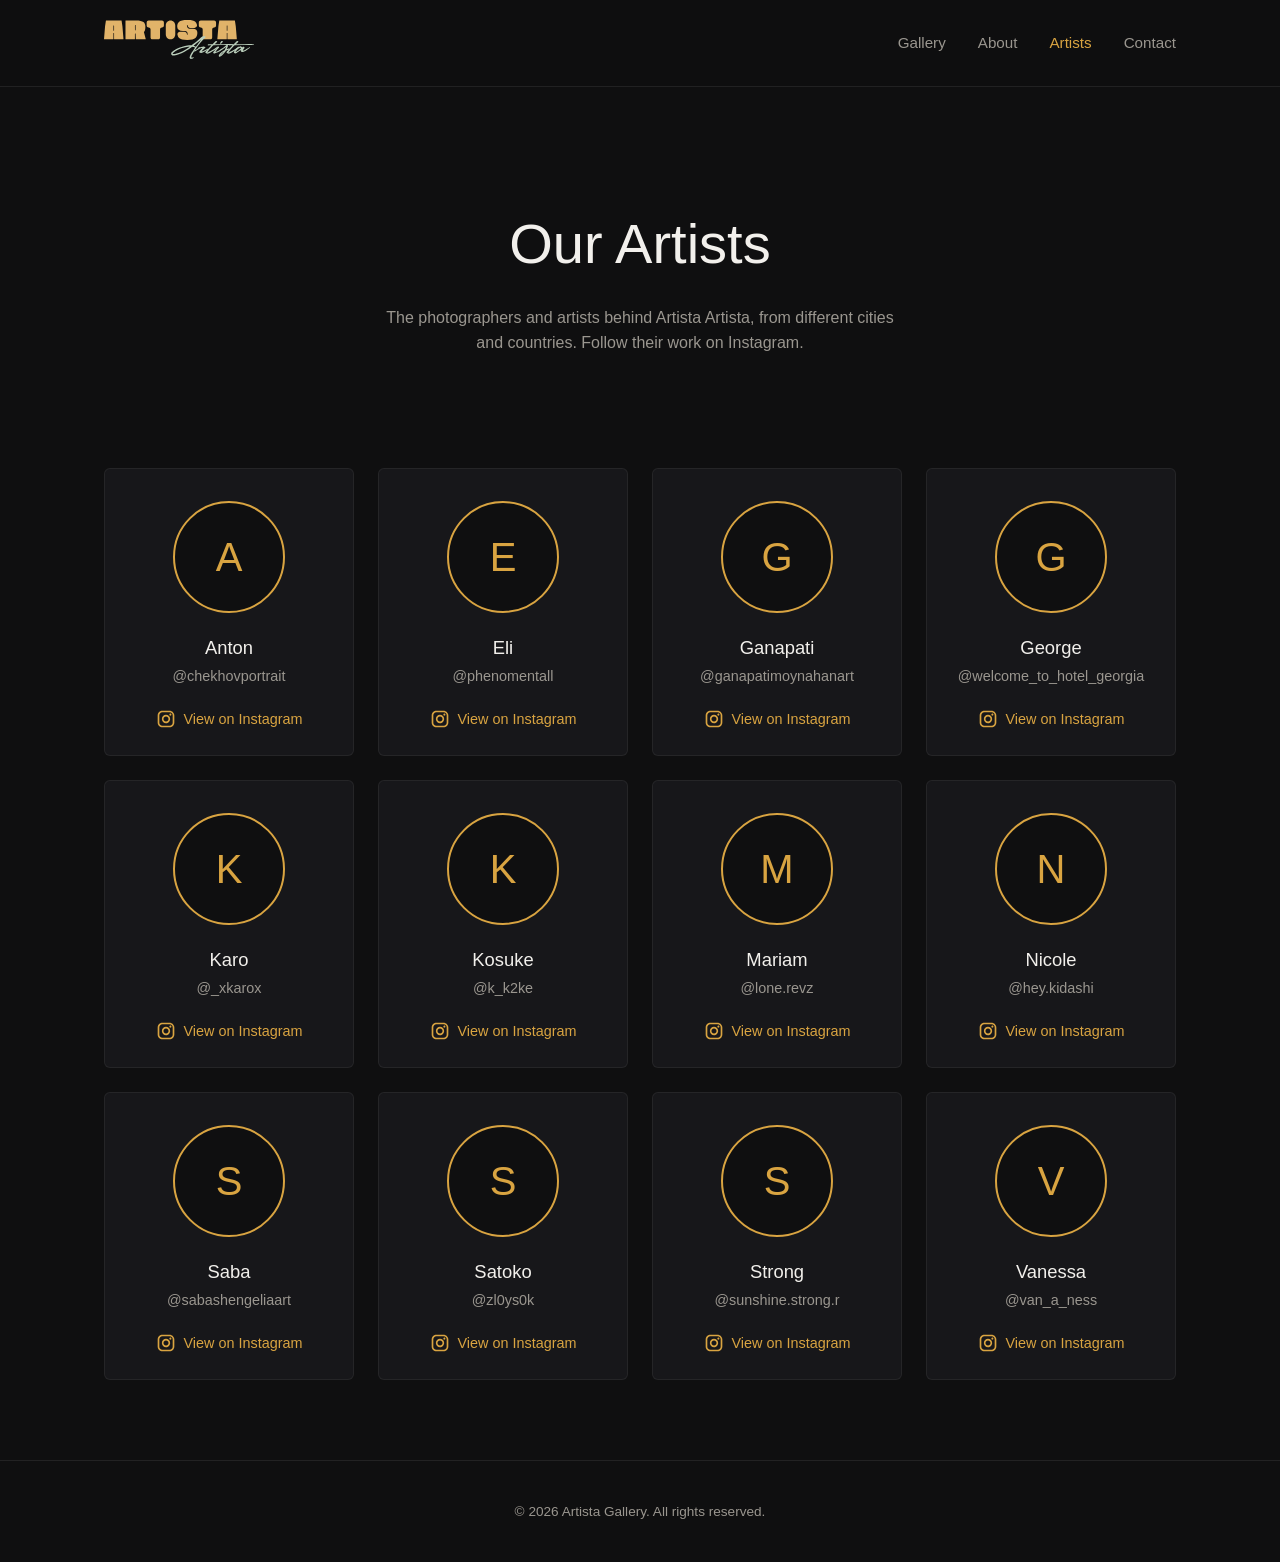
==== artists/index.html @ d1c2c8fc "Add artists subpage with Instagram links New /artists/ page with one card per artist (name, Instagra" ====
<!DOCTYPE html>
<html lang="en">
<head>
<meta charset="UTF-8">
<meta name="viewport" content="width=device-width, initial-scale=1.0">
<title>Our Artists — Artista Artista</title>
<meta name="description" content="The photographers and artists behind Artista Artista. Follow their work on Instagram.">
<link rel="stylesheet" href="../css/style.css">
<link rel="icon" type="image/x-icon" href="../src/Favicon-artista-artista.svg">
</head>
<body>

<!-- Instagram icon, defined once and reused by every card -->
<svg width="0" height="0" style="position:absolute" aria-hidden="true" focusable="false">
  <symbol id="icon-instagram" viewBox="0 0 48 48">
    <path d="M15.6 4H32.4C38.8 4 44 9.2 44 15.6V32.4C44 35.4765 42.7779 38.427 40.6024 40.6024C38.427 42.7779 35.4765 44 32.4 44H15.6C9.2 44 4 38.8 4 32.4V15.6C4 12.5235 5.22214 9.57298 7.39756 7.39756C9.57298 5.22214 12.5235 4 15.6 4ZM15.2 8C13.2904 8 11.4591 8.75857 10.1088 10.1088C8.75857 11.4591 8 13.2904 8 15.2V32.8C8 36.78 11.22 40 15.2 40H32.8C34.7096 40 36.5409 39.2414 37.8912 37.8912C39.2414 36.5409 40 34.7096 40 32.8V15.2C40 11.22 36.78 8 32.8 8H15.2ZM34.5 11C35.163 11 35.7989 11.2634 36.2678 11.7322C36.7366 12.2011 37 12.837 37 13.5C37 14.163 36.7366 14.7989 36.2678 15.2678C35.7989 15.7366 35.163 16 34.5 16C33.837 16 33.2011 15.7366 32.7322 15.2678C32.2634 14.7989 32 14.163 32 13.5C32 12.837 32.2634 12.2011 32.7322 11.7322C33.2011 11.2634 33.837 11 34.5 11ZM24 14C26.6522 14 29.1957 15.0536 31.0711 16.9289C32.9464 18.8043 34 21.3478 34 24C34 26.6522 32.9464 29.1957 31.0711 31.0711C29.1957 32.9464 26.6522 34 24 34C21.3478 34 18.8043 32.9464 16.9289 31.0711C15.0536 29.1957 14 26.6522 14 24C14 21.3478 15.0536 18.8043 16.9289 16.9289C18.8043 15.0536 21.3478 14 24 14ZM24 18C22.4087 18 20.8826 18.6321 19.7574 19.7574C18.6321 20.8826 18 22.4087 18 24C18 25.5913 18.6321 27.1174 19.7574 28.2426C20.8826 29.3679 22.4087 30 24 30C25.5913 30 27.1174 29.3679 28.2426 28.2426C29.3679 27.1174 30 25.5913 30 24C30 22.4087 29.3679 20.8826 28.2426 19.7574C27.1174 18.6321 25.5913 18 24 18Z"/>
  </symbol>
</svg>

<header class="site-header">
  <nav class="nav">
    <div>
      <a href="../" class="logo" style="display: inline-block; line-height: 0;">
        <img src="../Logo-website-artista-artista-yellow.svg" alt="Artista Artista" style="width: 100%; max-width: 150px; height: auto; display: block;" />
      </a>
    </div>
    <ul class="nav-links">
      <li><a href="../#gallery">Gallery</a></li>
      <li><a href="../#about">About</a></li>
      <li><a href="./" class="active" aria-current="page">Artists</a></li>
      <li><a href="https://www.instagram.com/hey.kidashi/">Contact</a></li>
    </ul>
    <button class="nav-toggle" aria-label="Toggle menu">&#9776;</button>
  </nav>
</header>

<section class="hero">
  <h1>Our Artists</h1>
  <p>The photographers and artists behind Artista Artista, from different cities and countries. Follow their work on Instagram.</p>
</section>

<main>
  <section class="artists-section" aria-label="Artists">
    <div class="artist-grid">

      <a class="artist-card" href="https://www.instagram.com/chekhovportrait/" target="_blank" rel="noopener" aria-label="Anton on Instagram (opens in a new tab)">
        <div class="artist-avatar" aria-hidden="true"><span>A</span></div>
        <h2>Anton</h2>
        <p class="artist-handle">@chekhovportrait</p>
        <span class="artist-cta"><svg aria-hidden="true"><use href="#icon-instagram"/></svg>View on Instagram</span>
      </a>

      <a class="artist-card" href="https://www.instagram.com/phenomentall/" target="_blank" rel="noopener" aria-label="Eli on Instagram (opens in a new tab)">
        <div class="artist-avatar" aria-hidden="true"><span>E</span></div>
        <h2>Eli</h2>
        <p class="artist-handle">@phenomentall</p>
        <span class="artist-cta"><svg aria-hidden="true"><use href="#icon-instagram"/></svg>View on Instagram</span>
      </a>

      <a class="artist-card" href="https://www.instagram.com/ganapatimoynahanart/" target="_blank" rel="noopener" aria-label="Ganapati on Instagram (opens in a new tab)">
        <div class="artist-avatar" aria-hidden="true"><span>G</span></div>
        <h2>Ganapati</h2>
        <p class="artist-handle">@ganapatimoynahanart</p>
        <span class="artist-cta"><svg aria-hidden="true"><use href="#icon-instagram"/></svg>View on Instagram</span>
      </a>

      <a class="artist-card" href="https://www.instagram.com/welcome_to_hotel_georgia/" target="_blank" rel="noopener" aria-label="George on Instagram (opens in a new tab)">
        <div class="artist-avatar" aria-hidden="true"><span>G</span></div>
        <h2>George</h2>
        <p class="artist-handle">@welcome_to_hotel_georgia</p>
        <span class="artist-cta"><svg aria-hidden="true"><use href="#icon-instagram"/></svg>View on Instagram</span>
      </a>

      <a class="artist-card" href="https://www.instagram.com/_xkarox/" target="_blank" rel="noopener" aria-label="Karo on Instagram (opens in a new tab)">
        <div class="artist-avatar" aria-hidden="true"><span>K</span></div>
        <h2>Karo</h2>
        <p class="artist-handle">@_xkarox</p>
        <span class="artist-cta"><svg aria-hidden="true"><use href="#icon-instagram"/></svg>View on Instagram</span>
      </a>

      <a class="artist-card" href="https://www.instagram.com/k_k2ke/" target="_blank" rel="noopener" aria-label="Kosuke on Instagram (opens in a new tab)">
        <div class="artist-avatar" aria-hidden="true"><span>K</span></div>
        <h2>Kosuke</h2>
        <p class="artist-handle">@k_k2ke</p>
        <span class="artist-cta"><svg aria-hidden="true"><use href="#icon-instagram"/></svg>View on Instagram</span>
      </a>

      <a class="artist-card" href="https://www.instagram.com/lone.revz/" target="_blank" rel="noopener" aria-label="Mariam on Instagram (opens in a new tab)">
        <div class="artist-avatar" aria-hidden="true"><span>M</span></div>
        <h2>Mariam</h2>
        <p class="artist-handle">@lone.revz</p>
        <span class="artist-cta"><svg aria-hidden="true"><use href="#icon-instagram"/></svg>View on Instagram</span>
      </a>

      <a class="artist-card" href="https://www.instagram.com/hey.kidashi/" target="_blank" rel="noopener" aria-label="Nicole on Instagram (opens in a new tab)">
        <div class="artist-avatar" aria-hidden="true"><span>N</span></div>
        <h2>Nicole</h2>
        <p class="artist-handle">@hey.kidashi</p>
        <span class="artist-cta"><svg aria-hidden="true"><use href="#icon-instagram"/></svg>View on Instagram</span>
      </a>

      <a class="artist-card" href="https://www.instagram.com/sabashengeliaart/" target="_blank" rel="noopener" aria-label="Saba on Instagram (opens in a new tab)">
        <div class="artist-avatar" aria-hidden="true"><span>S</span></div>
        <h2>Saba</h2>
        <p class="artist-handle">@sabashengeliaart</p>
        <span class="artist-cta"><svg aria-hidden="true"><use href="#icon-instagram"/></svg>View on Instagram</span>
      </a>

      <a class="artist-card" href="https://www.instagram.com/zl0ys0k/" target="_blank" rel="noopener" aria-label="Satoko on Instagram (opens in a new tab)">
        <div class="artist-avatar" aria-hidden="true"><span>S</span></div>
        <h2>Satoko</h2>
        <p class="artist-handle">@zl0ys0k</p>
        <span class="artist-cta"><svg aria-hidden="true"><use href="#icon-instagram"/></svg>View on Instagram</span>
      </a>

      <a class="artist-card" href="https://www.instagram.com/sunshine.strong.r/" target="_blank" rel="noopener" aria-label="Strong on Instagram (opens in a new tab)">
        <div class="artist-avatar" aria-hidden="true"><span>S</span></div>
        <h2>Strong</h2>
        <p class="artist-handle">@sunshine.strong.r</p>
        <span class="artist-cta"><svg aria-hidden="true"><use href="#icon-instagram"/></svg>View on Instagram</span>
      </a>

      <a class="artist-card" href="https://www.instagram.com/van_a_ness/" target="_blank" rel="noopener" aria-label="Vanessa on Instagram (opens in a new tab)">
        <div class="artist-avatar" aria-hidden="true"><span>V</span></div>
        <h2>Vanessa</h2>
        <p class="artist-handle">@van_a_ness</p>
        <span class="artist-cta"><svg aria-hidden="true"><use href="#icon-instagram"/></svg>View on Instagram</span>
      </a>

    </div>
  </section>
</main>

<footer class="site-footer">
  <p>&copy; <span id="year"></span> Artista Gallery. All rights reserved.</p>
</footer>
<script src="../js/artists.js"></script>
</body>
</html>
---- css/style.css ----
:root {
  --bg: #0f0f10;
  --bg-alt: #17171a;
  --fg: #f2f0ec;
  --muted: #9a968f;
  --accent: #d9a441;
  --radius: 6px;
  --max-width: 1120px;
}

* { box-sizing: border-box; margin: 0; padding: 0; }

body {
  font-family: "Helvetica Neue", Arial, sans-serif;
  background: var(--bg);
  color: var(--fg);
  line-height: 1.6;
}

a { color: inherit; text-decoration: none; }

.site-header {
  position: sticky;
  top: 0;
  background: rgba(15, 15, 16, 0.9);
  backdrop-filter: blur(6px);
  z-index: 10;
  border-bottom: 1px solid rgba(255,255,255,0.08);
}

.nav {
  max-width: var(--max-width);
  margin: 0 auto;
  display: flex;
  align-items: center;
  justify-content: space-between;
  padding: 1.25rem 1.5rem;
}

.logo {
  font-size: 1.25rem;
  font-weight: 700;
  letter-spacing: 0.15em;
}

.nav-links {
  display: flex;
  gap: 2rem;
  list-style: none;
}

.nav-links a {
  color: var(--muted);
  font-size: 0.95rem;
  transition: color 0.2s;
}

.nav-links a:hover,
.nav-links a.active { color: var(--accent); }

.nav-toggle {
  display: none;
  background: none;
  border: none;
  color: var(--fg);
  font-size: 1.5rem;
  cursor: pointer;
}

.hero {
  max-width: var(--max-width);
  margin: 0 auto;
  padding: 7rem 1.5rem 5rem;
  text-align: center;
}

.hero h1 {
  font-size: clamp(2rem, 5vw, 3.5rem);
  font-weight: 300;
  margin-bottom: 1rem;
}

.hero p {
  color: var(--muted);
  max-width: 32rem;
  margin: 0 auto 2rem;
}

.btn {
  display: inline-block;
  padding: 0.85rem 2rem;
  border: 1px solid var(--accent);
  border-radius: var(--radius);
  color: var(--accent);
  transition: background 0.2s, color 0.2s;
}

.btn:hover {
  background: var(--accent);
  color: var(--bg);
}

main { max-width: var(--max-width); margin: 0 auto; padding: 0 1.5rem; }

.gallery-section, .about-section, .contact-section {
  padding: 5rem 0;
  border-top: 1px solid rgba(255,255,255,0.08);
}

.gallery-section h2, .about-section h2, .contact-section h2 {
  font-weight: 300;
  font-size: 2rem;
  margin-bottom: 2.5rem;
}

.gallery-grid {
  display: grid;
  grid-template-columns: repeat(auto-fill, minmax(260px, 1fr));
  gap: 1.5rem;
}

.artwork-card {
  background: var(--bg-alt);
  border-radius: var(--radius);
  overflow: hidden;
  border: 1px solid rgba(255,255,255,0.06);
  transition: transform 0.25s ease;
}

.artwork-card:hover { transform: translateY(-4px); }

.artwork-image {
  aspect-ratio: 4 / 5;
  width: 100%;
  background-size: cover;
  background-position: center;
}

.artwork-info { padding: 1rem 1.25rem; }

.artwork-info h3 { font-size: 1.05rem; font-weight: 500; }

.artwork-info p { color: var(--muted); font-size: 0.9rem; margin-top: 0.25rem; }

.about-section p {
  max-width: 42rem;
  color: var(--muted);
}

.artists-section { padding: 0 0 5rem; }

.artist-grid {
  display: grid;
  grid-template-columns: repeat(auto-fill, minmax(220px, 1fr));
  gap: 1.5rem;
}

.artist-card {
  display: flex;
  flex-direction: column;
  align-items: center;
  text-align: center;
  padding: 2rem 1.25rem 1.5rem;
  background: var(--bg-alt);
  border: 1px solid rgba(255,255,255,0.06);
  border-radius: var(--radius);
  transition: transform 0.25s ease, border-color 0.2s;
}

.artist-card:hover,
.artist-card:focus-visible {
  transform: translateY(-4px);
  border-color: var(--accent);
}

.artist-card:focus-visible { outline: 2px solid var(--accent); outline-offset: 2px; }

.artist-avatar {
  width: 112px;
  height: 112px;
  margin-bottom: 1.25rem;
  border-radius: 50%;
  border: 2px solid var(--accent);
  overflow: hidden;
  display: flex;
  align-items: center;
  justify-content: center;
  background: var(--bg);
}

.artist-avatar img { width: 100%; height: 100%; object-fit: cover; display: block; }

.artist-avatar span { font-size: 2.5rem; font-weight: 300; color: var(--accent); }

.artist-card h2 { font-size: 1.15rem; font-weight: 500; }

.artist-handle {
  color: var(--muted);
  font-size: 0.9rem;
  margin-top: 0.15rem;
  overflow-wrap: anywhere;
}

.artist-bio {
  color: var(--muted);
  font-size: 0.9rem;
  margin-top: 0.75rem;
}

.artist-cta {
  display: inline-flex;
  align-items: center;
  gap: 0.5rem;
  margin-top: auto;
  padding-top: 1.25rem;
  color: var(--accent);
  font-size: 0.9rem;
}

.artist-cta svg { width: 1.25rem; height: 1.25rem; fill: currentColor; flex-shrink: 0; }

.contact-form {
  display: flex;
  flex-direction: column;
  gap: 1rem;
  max-width: 32rem;
}

.contact-form input,
.contact-form textarea {
  background: var(--bg-alt);
  border: 1px solid rgba(255,255,255,0.12);
  border-radius: var(--radius);
  padding: 0.85rem 1rem;
  color: var(--fg);
  font-family: inherit;
  font-size: 0.95rem;
}

.contact-form input:focus,
.contact-form textarea:focus {
  outline: none;
  border-color: var(--accent);
}

.contact-form .btn {
  align-self: flex-start;
  cursor: pointer;
  background: none;
  font-family: inherit;
  font-size: 0.95rem;
}

.form-note { margin-top: 1rem; color: var(--accent); font-size: 0.9rem; }

.site-footer {
  text-align: center;
  padding: 2.5rem 1.5rem;
  color: var(--muted);
  font-size: 0.85rem;
  border-top: 1px solid rgba(255,255,255,0.08);
}

@media (max-width: 720px) {
  .nav-links {
    position: absolute;
    top: 100%;
    left: 0;
    right: 0;
    flex-direction: column;
    background: var(--bg);
    padding: 1.5rem;
    display: none;
    border-bottom: 1px solid rgba(255,255,255,0.08);
  }
  .nav-links.open { display: flex; }
  .nav-toggle { display: block; }
}
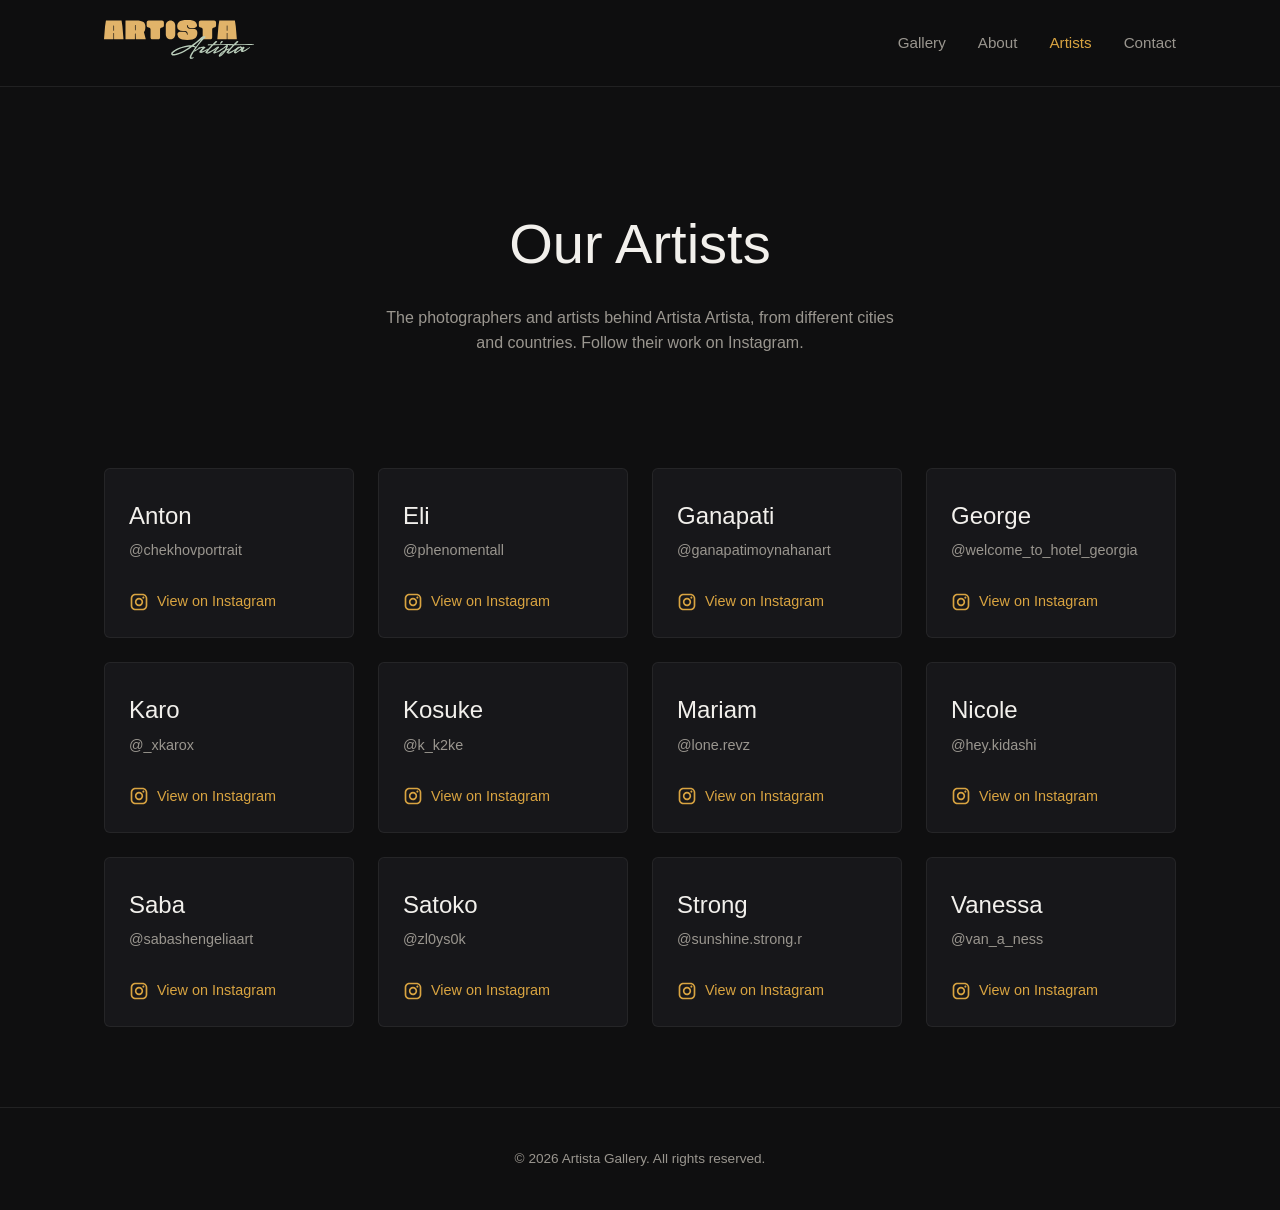
==== commit dfdeb0a1: "Artists page: text-only cards without profile pictures Remove the avatar circles and the unused avat" ====
--- a/artists/index.html
+++ b/artists/index.html
@@ -44,84 +44,72 @@
     <div class="artist-grid">
 
       <a class="artist-card" href="https://www.instagram.com/chekhovportrait/" target="_blank" rel="noopener" aria-label="Anton on Instagram (opens in a new tab)">
-        <div class="artist-avatar" aria-hidden="true"><span>A</span></div>
         <h2>Anton</h2>
         <p class="artist-handle">@chekhovportrait</p>
         <span class="artist-cta"><svg aria-hidden="true"><use href="#icon-instagram"/></svg>View on Instagram</span>
       </a>
 
       <a class="artist-card" href="https://www.instagram.com/phenomentall/" target="_blank" rel="noopener" aria-label="Eli on Instagram (opens in a new tab)">
-        <div class="artist-avatar" aria-hidden="true"><span>E</span></div>
         <h2>Eli</h2>
         <p class="artist-handle">@phenomentall</p>
         <span class="artist-cta"><svg aria-hidden="true"><use href="#icon-instagram"/></svg>View on Instagram</span>
       </a>
 
       <a class="artist-card" href="https://www.instagram.com/ganapatimoynahanart/" target="_blank" rel="noopener" aria-label="Ganapati on Instagram (opens in a new tab)">
-        <div class="artist-avatar" aria-hidden="true"><span>G</span></div>
         <h2>Ganapati</h2>
         <p class="artist-handle">@ganapatimoynahanart</p>
         <span class="artist-cta"><svg aria-hidden="true"><use href="#icon-instagram"/></svg>View on Instagram</span>
       </a>
 
       <a class="artist-card" href="https://www.instagram.com/welcome_to_hotel_georgia/" target="_blank" rel="noopener" aria-label="George on Instagram (opens in a new tab)">
-        <div class="artist-avatar" aria-hidden="true"><span>G</span></div>
         <h2>George</h2>
         <p class="artist-handle">@welcome_to_hotel_georgia</p>
         <span class="artist-cta"><svg aria-hidden="true"><use href="#icon-instagram"/></svg>View on Instagram</span>
       </a>
 
       <a class="artist-card" href="https://www.instagram.com/_xkarox/" target="_blank" rel="noopener" aria-label="Karo on Instagram (opens in a new tab)">
-        <div class="artist-avatar" aria-hidden="true"><span>K</span></div>
         <h2>Karo</h2>
         <p class="artist-handle">@_xkarox</p>
         <span class="artist-cta"><svg aria-hidden="true"><use href="#icon-instagram"/></svg>View on Instagram</span>
       </a>
 
       <a class="artist-card" href="https://www.instagram.com/k_k2ke/" target="_blank" rel="noopener" aria-label="Kosuke on Instagram (opens in a new tab)">
-        <div class="artist-avatar" aria-hidden="true"><span>K</span></div>
         <h2>Kosuke</h2>
         <p class="artist-handle">@k_k2ke</p>
         <span class="artist-cta"><svg aria-hidden="true"><use href="#icon-instagram"/></svg>View on Instagram</span>
       </a>
 
       <a class="artist-card" href="https://www.instagram.com/lone.revz/" target="_blank" rel="noopener" aria-label="Mariam on Instagram (opens in a new tab)">
-        <div class="artist-avatar" aria-hidden="true"><span>M</span></div>
         <h2>Mariam</h2>
         <p class="artist-handle">@lone.revz</p>
         <span class="artist-cta"><svg aria-hidden="true"><use href="#icon-instagram"/></svg>View on Instagram</span>
       </a>
 
       <a class="artist-card" href="https://www.instagram.com/hey.kidashi/" target="_blank" rel="noopener" aria-label="Nicole on Instagram (opens in a new tab)">
-        <div class="artist-avatar" aria-hidden="true"><span>N</span></div>
         <h2>Nicole</h2>
         <p class="artist-handle">@hey.kidashi</p>
         <span class="artist-cta"><svg aria-hidden="true"><use href="#icon-instagram"/></svg>View on Instagram</span>
       </a>
 
       <a class="artist-card" href="https://www.instagram.com/sabashengeliaart/" target="_blank" rel="noopener" aria-label="Saba on Instagram (opens in a new tab)">
-        <div class="artist-avatar" aria-hidden="true"><span>S</span></div>
         <h2>Saba</h2>
         <p class="artist-handle">@sabashengeliaart</p>
         <span class="artist-cta"><svg aria-hidden="true"><use href="#icon-instagram"/></svg>View on Instagram</span>
       </a>
 
       <a class="artist-card" href="https://www.instagram.com/zl0ys0k/" target="_blank" rel="noopener" aria-label="Satoko on Instagram (opens in a new tab)">
-        <div class="artist-avatar" aria-hidden="true"><span>S</span></div>
         <h2>Satoko</h2>
         <p class="artist-handle">@zl0ys0k</p>
         <span class="artist-cta"><svg aria-hidden="true"><use href="#icon-instagram"/></svg>View on Instagram</span>
       </a>
 
       <a class="artist-card" href="https://www.instagram.com/sunshine.strong.r/" target="_blank" rel="noopener" aria-label="Strong on Instagram (opens in a new tab)">
-        <div class="artist-avatar" aria-hidden="true"><span>S</span></div>
         <h2>Strong</h2>
         <p class="artist-handle">@sunshine.strong.r</p>
         <span class="artist-cta"><svg aria-hidden="true"><use href="#icon-instagram"/></svg>View on Instagram</span>
       </a>
 
       <a class="artist-card" href="https://www.instagram.com/van_a_ness/" target="_blank" rel="noopener" aria-label="Vanessa on Instagram (opens in a new tab)">
-        <div class="artist-avatar" aria-hidden="true"><span>V</span></div>
         <h2>Vanessa</h2>
         <p class="artist-handle">@van_a_ness</p>
         <span class="artist-cta"><svg aria-hidden="true"><use href="#icon-instagram"/></svg>View on Instagram</span>
--- a/css/style.css
+++ b/css/style.css
@@ -151,16 +151,15 @@
 
 .artist-grid {
   display: grid;
-  grid-template-columns: repeat(auto-fill, minmax(220px, 1fr));
+  grid-template-columns: repeat(auto-fill, minmax(240px, 1fr));
   gap: 1.5rem;
 }
 
 .artist-card {
   display: flex;
   flex-direction: column;
-  align-items: center;
-  text-align: center;
-  padding: 2rem 1.25rem 1.5rem;
+  align-items: flex-start;
+  padding: 1.75rem 1.5rem 1.5rem;
   background: var(--bg-alt);
   border: 1px solid rgba(255,255,255,0.06);
   border-radius: var(--radius);
@@ -175,36 +174,13 @@
 
 .artist-card:focus-visible { outline: 2px solid var(--accent); outline-offset: 2px; }
 
-.artist-avatar {
-  width: 112px;
-  height: 112px;
-  margin-bottom: 1.25rem;
-  border-radius: 50%;
-  border: 2px solid var(--accent);
-  overflow: hidden;
-  display: flex;
-  align-items: center;
-  justify-content: center;
-  background: var(--bg);
-}
-
-.artist-avatar img { width: 100%; height: 100%; object-fit: cover; display: block; }
-
-.artist-avatar span { font-size: 2.5rem; font-weight: 300; color: var(--accent); }
-
-.artist-card h2 { font-size: 1.15rem; font-weight: 500; }
+.artist-card h2 { font-size: 1.5rem; font-weight: 300; }
 
 .artist-handle {
   color: var(--muted);
   font-size: 0.9rem;
-  margin-top: 0.15rem;
+  margin-top: 0.25rem;
   overflow-wrap: anywhere;
-}
-
-.artist-bio {
-  color: var(--muted);
-  font-size: 0.9rem;
-  margin-top: 0.75rem;
 }
 
 .artist-cta {
@@ -212,7 +188,7 @@
   align-items: center;
   gap: 0.5rem;
   margin-top: auto;
-  padding-top: 1.25rem;
+  padding-top: 1.75rem;
   color: var(--accent);
   font-size: 0.9rem;
 }
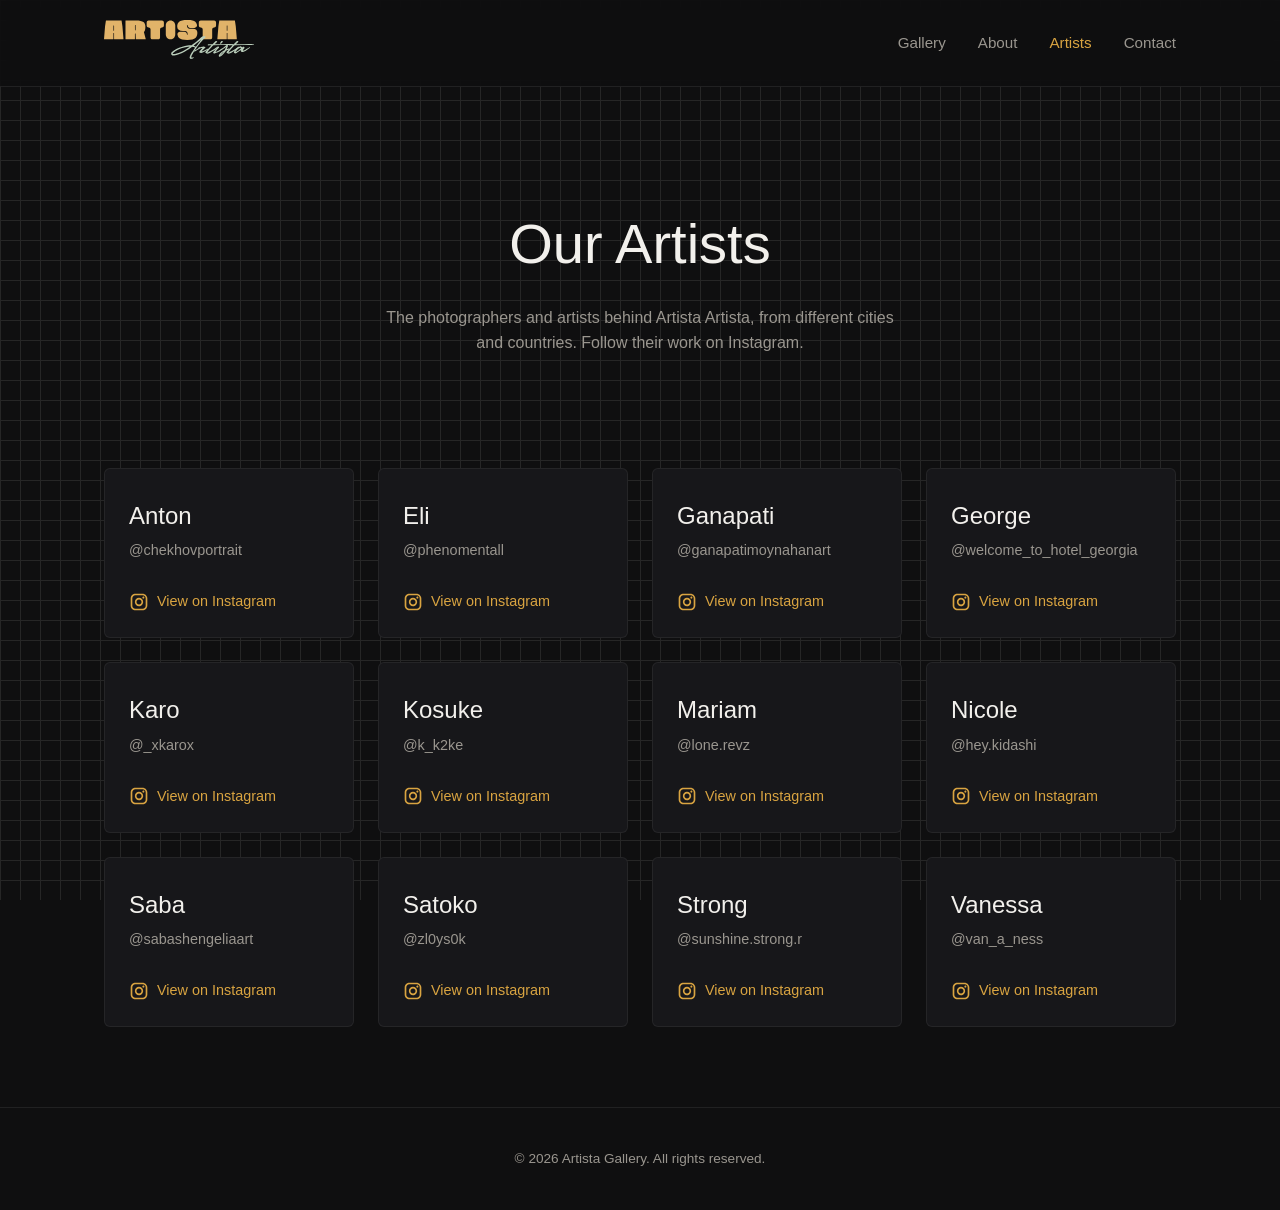
==== commit 5d5a95b5: "Artists page: add dark grid background Fixed 20px grid behind the page content, built as a plain CSS" ====
--- a/artists/index.html
+++ b/artists/index.html
@@ -9,6 +9,8 @@
 <link rel="icon" type="image/x-icon" href="../src/Favicon-artista-artista.svg">
 </head>
 <body>
+
+<div class="grid-bg" aria-hidden="true"></div>
 
 <!-- Instagram icon, defined once and reused by every card -->
 <svg width="0" height="0" style="position:absolute" aria-hidden="true" focusable="false">
--- a/css/style.css
+++ b/css/style.css
@@ -4,6 +4,7 @@
   --fg: #f2f0ec;
   --muted: #9a968f;
   --accent: #d9a441;
+  --grid-line: #262626;
   --radius: 6px;
   --max-width: 1120px;
 }
@@ -18,6 +19,18 @@
 }
 
 a { color: inherit; text-decoration: none; }
+
+/* Dark grid backdrop, fixed behind the page content */
+.grid-bg {
+  position: fixed;
+  inset: 0;
+  z-index: -1;
+  pointer-events: none;
+  background-image:
+    linear-gradient(to right, var(--grid-line) 1px, transparent 1px),
+    linear-gradient(to bottom, var(--grid-line) 1px, transparent 1px);
+  background-size: 20px 20px;
+}
 
 .site-header {
   position: sticky;
